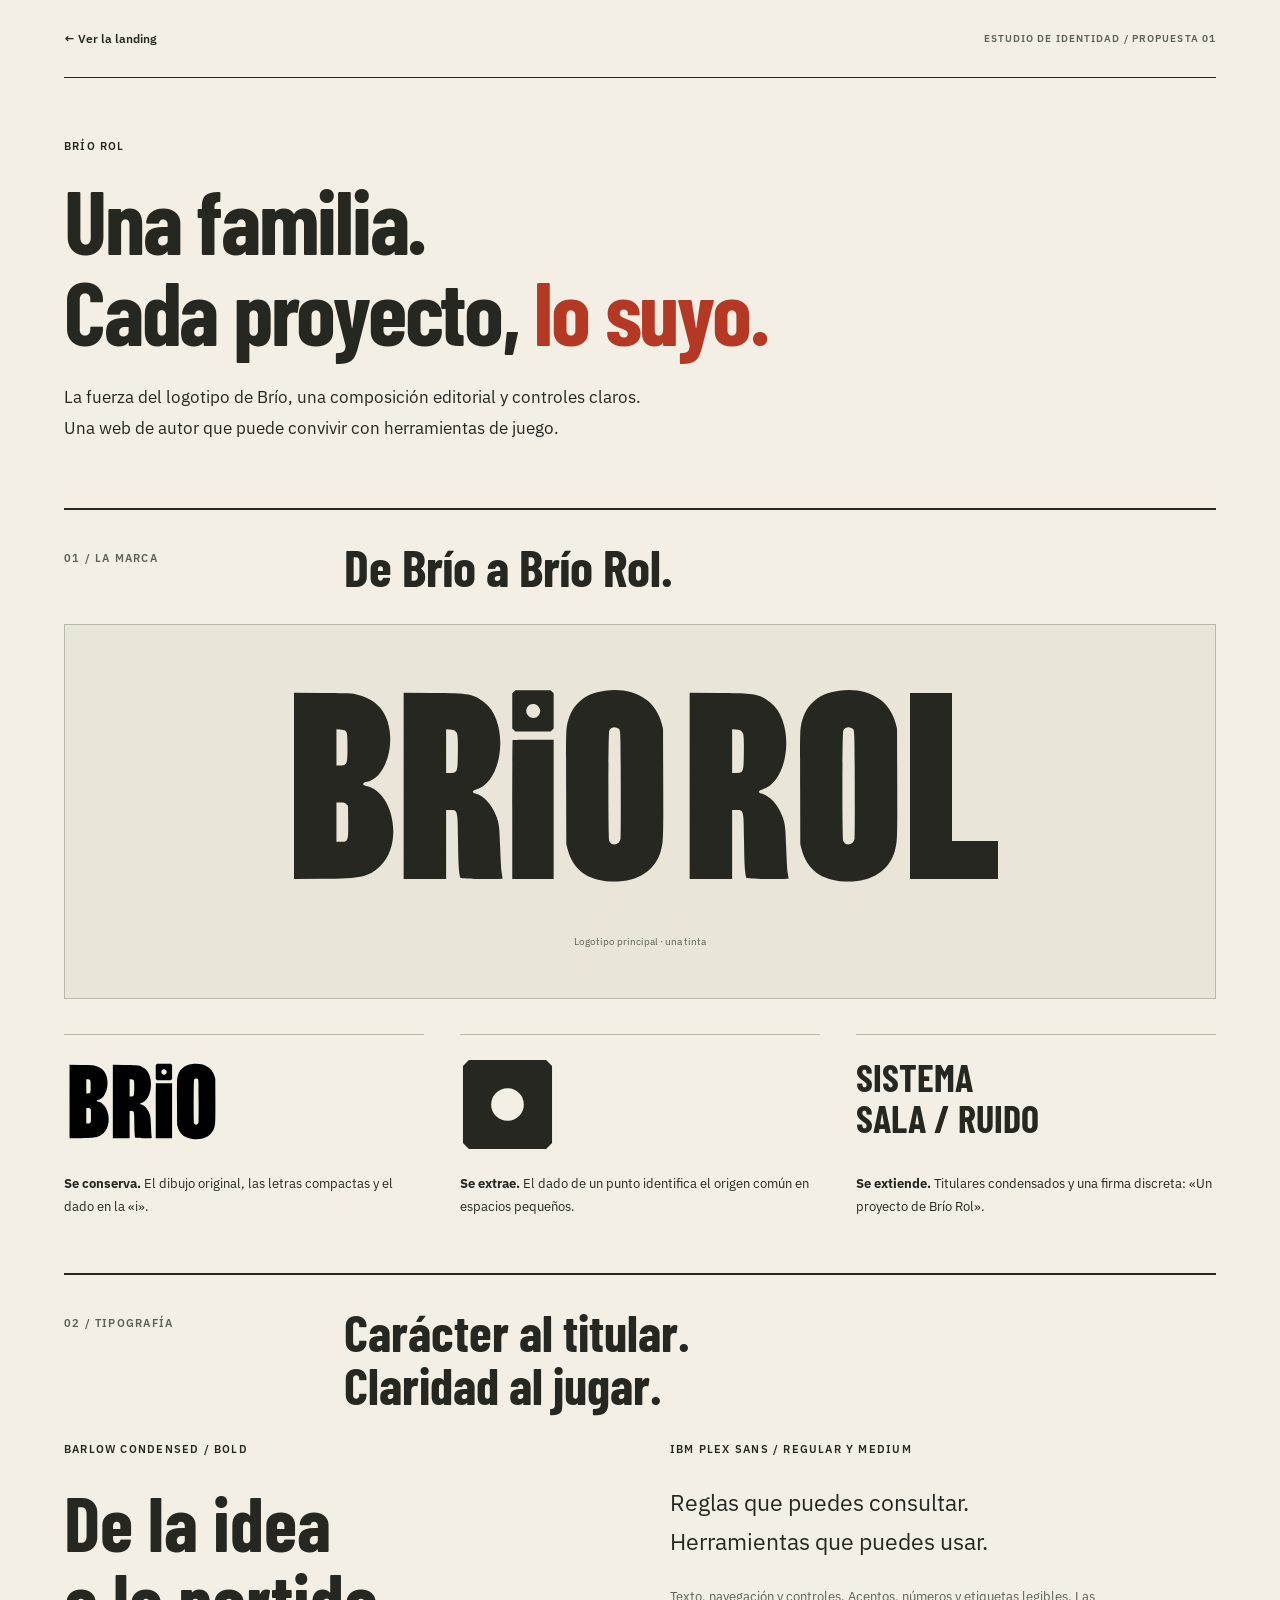
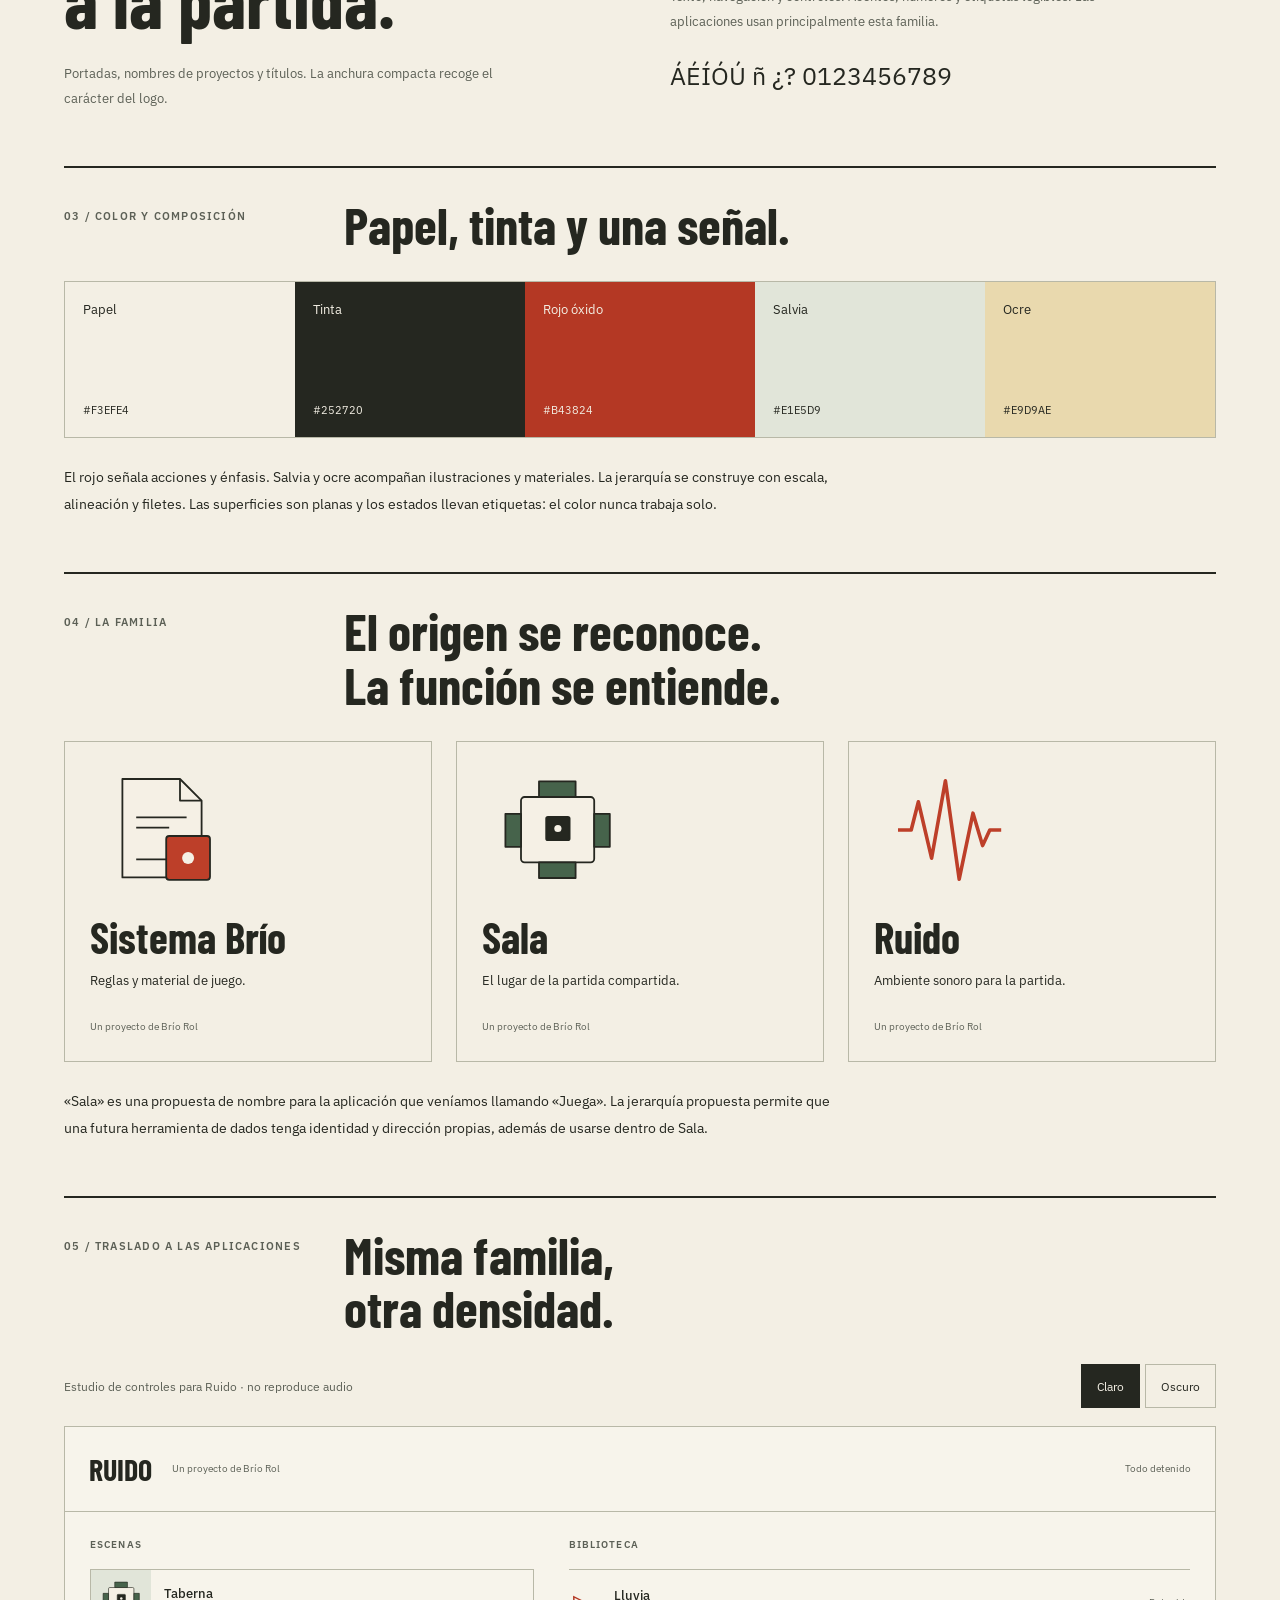
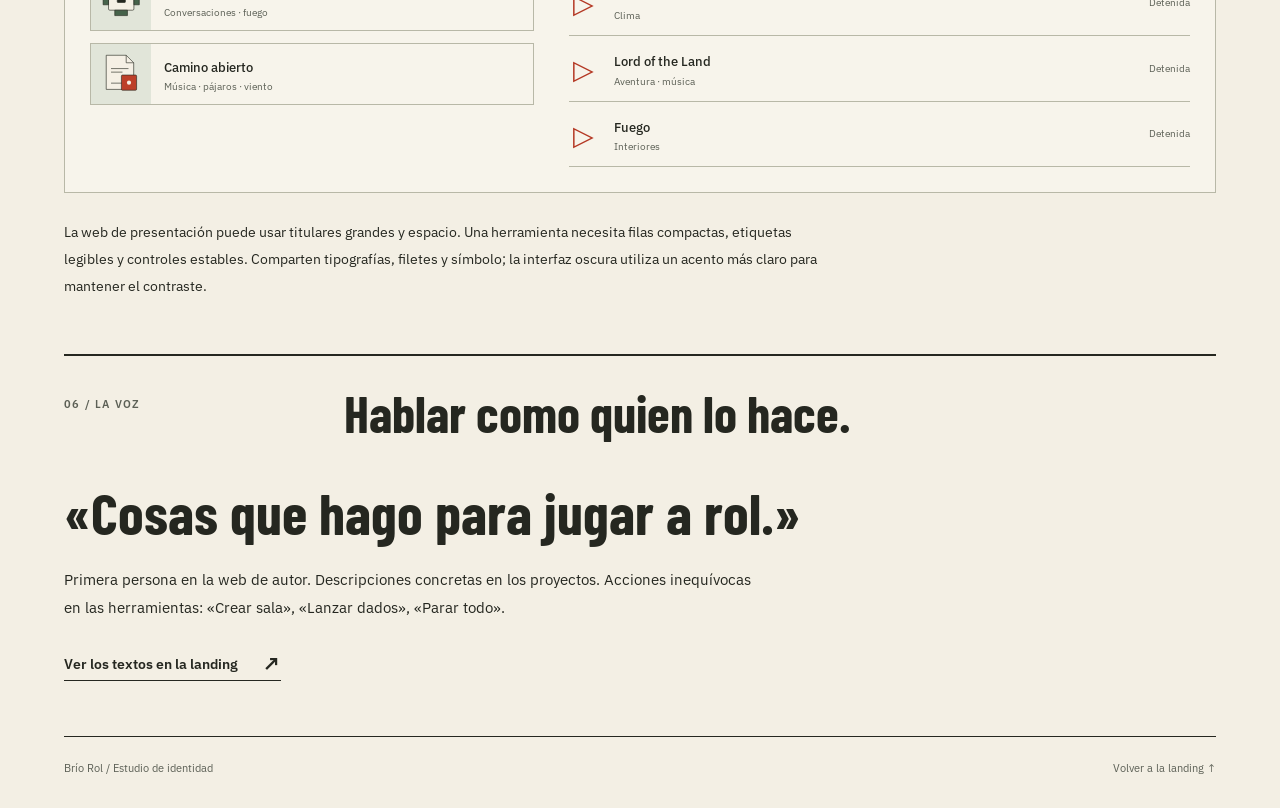
==== design/index.html @ 74a9e1d4 "Propose Brío Rol identity, landing copy and project family" ====
<!doctype html>
<html lang="es">
<head><meta charset="utf-8"><meta name="viewport" content="width=device-width, initial-scale=1"><meta name="robots" content="noindex,nofollow"><title>Brío Rol — Estudio de identidad</title><link rel="icon" href="../assets/mark.svg"><link rel="stylesheet" href="../assets/styles.css"><link rel="stylesheet" href="study.css"><script src="study.js" defer></script></head>
<body>
<a class="skip-link" href="#estudio">Saltar al estudio</a>
<div class="site-shell">
 <header class="study-header"><a href="../" class="text-link">← Ver la landing</a><p class="eyebrow">Estudio de identidad / Propuesta 01</p></header>
 <main id="estudio">
  <section class="study-intro"><p class="eyebrow">Brío Rol</p><h1>Una familia.<br>Cada proyecto, <span>lo suyo.</span></h1><p>La fuerza del logotipo de Brío, una composición editorial y controles claros. Una web de autor que puede convivir con herramientas de juego.</p></section>
  <section class="study-section" aria-labelledby="logo-title"><div class="study-heading"><span class="eyebrow">01 / La marca</span><h2 id="logo-title">De Brío a Brío Rol.</h2></div>
   <div class="logo-specimen"><img src="../assets/briorol.svg" alt="Propuesta de logotipo Brío Rol" width="720" height="241"><p>Logotipo principal · una tinta</p></div>
   <div class="logo-notes"><div><img src="../assets/brio-original.svg" alt="Logotipo original de Brío" width="180" height="108"><p><strong>Se conserva.</strong> El dibujo original, las letras compactas y el dado en la «i».</p></div><div><img src="../assets/mark.svg" alt="Símbolo de un dado con un punto" width="64" height="64"><p><strong>Se extrae.</strong> El dado de un punto identifica el origen común en espacios pequeños.</p></div><div><p class="sample-word">SISTEMA<br>SALA / RUIDO</p><p><strong>Se extiende.</strong> Titulares condensados y una firma discreta: «Un proyecto de Brío Rol».</p></div></div>
  </section>
  <section class="study-section" aria-labelledby="type-title"><div class="study-heading"><span class="eyebrow">02 / Tipografía</span><h2 id="type-title">Carácter al titular.<br>Claridad al jugar.</h2></div><div class="type-specimens"><div><p class="eyebrow">Barlow Condensed / Bold</p><p class="display-sample">De la idea<br>a la partida.</p><p class="spec-note">Portadas, nombres de proyectos y títulos. La anchura compacta recoge el carácter del logo.</p></div><div><p class="eyebrow">IBM Plex Sans / Regular y Medium</p><p class="body-sample">Reglas que puedes consultar.<br>Herramientas que puedes usar.</p><p class="spec-note">Texto, navegación y controles. Acentos, números y etiquetas legibles. Las aplicaciones usan principalmente esta familia.</p><p class="glyphs">ÁÉÍÓÚ ñ ¿? 0123456789</p></div></div></section>
  <section class="study-section" aria-labelledby="color-title"><div class="study-heading"><span class="eyebrow">03 / Color y composición</span><h2 id="color-title">Papel, tinta y una señal.</h2></div><div class="swatches"><div style="--swatch:#f3efe4"><span>Papel</span><code>#F3EFE4</code></div><div class="swatch-dark" style="--swatch:#252720"><span>Tinta</span><code>#252720</code></div><div class="swatch-dark" style="--swatch:#b43824"><span>Rojo óxido</span><code>#B43824</code></div><div style="--swatch:#e1e5d9"><span>Salvia</span><code>#E1E5D9</code></div><div style="--swatch:#e9d9ae"><span>Ocre</span><code>#E9D9AE</code></div></div><p class="study-prose">El rojo señala acciones y énfasis. Salvia y ocre acompañan ilustraciones y materiales. La jerarquía se construye con escala, alineación y filetes. Las superficies son planas y los estados llevan etiquetas: el color nunca trabaja solo.</p></section>
  <section class="study-section" aria-labelledby="family-title"><div class="study-heading"><span class="eyebrow">04 / La familia</span><h2 id="family-title">El origen se reconoce.<br>La función se entiende.</h2></div><div class="family-grid"><article><img src="../assets/sistema.svg" alt="" width="170" height="170"><h3>Sistema Brío</h3><p>Reglas y material de juego.</p><small>Un proyecto de Brío Rol</small></article><article><img src="../assets/sala.svg" alt="" width="170" height="170"><h3>Sala</h3><p>El lugar de la partida compartida.</p><small>Un proyecto de Brío Rol</small></article><article><img src="../assets/ruido.svg" alt="" width="170" height="170"><h3>Ruido</h3><p>Ambiente sonoro para la partida.</p><small>Un proyecto de Brío Rol</small></article></div><p class="study-prose">«Sala» es una propuesta de nombre para la aplicación que veníamos llamando «Juega». La jerarquía propuesta permite que una futura herramienta de dados tenga identidad y dirección propias, además de usarse dentro de Sala.</p></section>
  <section class="study-section" aria-labelledby="ui-title"><div class="study-heading"><span class="eyebrow">05 / Traslado a las aplicaciones</span><h2 id="ui-title">Misma familia,<br>otra densidad.</h2></div><div class="preview-heading"><p>Estudio de controles para Ruido · no reproduce audio</p><div class="theme-picker" role="group" aria-label="Tema del estudio de controles"><button type="button" data-theme="light" aria-pressed="true">Claro</button><button type="button" data-theme="dark" aria-pressed="false">Oscuro</button></div></div><div class="tool-preview" data-preview-theme="light"><div class="tool-header"><strong>RUIDO</strong><span>Un proyecto de Brío Rol</span><span class="tool-state">Todo detenido</span></div><div class="tool-body"><aside><p class="eyebrow">Escenas</p><div class="sample-scene"><img src="../assets/sala.svg" alt="" width="60" height="60"><div><strong>Taberna</strong><small>Conversaciones · fuego</small></div></div><div class="sample-scene"><img src="../assets/sistema.svg" alt="" width="60" height="60"><div><strong>Camino abierto</strong><small>Música · pájaros · viento</small></div></div></aside><div class="sample-library"><p class="eyebrow">Biblioteca</p><div class="sample-track"><span class="sample-play" aria-hidden="true">▷</span><div><strong>Lluvia</strong><small>Clima</small></div><span>Detenida</span></div><div class="sample-track"><span class="sample-play" aria-hidden="true">▷</span><div><strong>Lord of the Land</strong><small>Aventura · música</small></div><span>Detenida</span></div><div class="sample-track"><span class="sample-play" aria-hidden="true">▷</span><div><strong>Fuego</strong><small>Interiores</small></div><span>Detenida</span></div></div></div></div><p class="study-prose">La web de presentación puede usar titulares grandes y espacio. Una herramienta necesita filas compactas, etiquetas legibles y controles estables. Comparten tipografías, filetes y símbolo; la interfaz oscura utiliza un acento más claro para mantener el contraste.</p></section>
  <section class="study-section study-copy" aria-labelledby="copy-title"><div class="study-heading"><span class="eyebrow">06 / La voz</span><h2 id="copy-title">Hablar como quien lo hace.</h2></div><blockquote>«Cosas que hago para jugar a rol.»</blockquote><p>Primera persona en la web de autor. Descripciones concretas en los proyectos. Acciones inequívocas en las herramientas: «Crear sala», «Lanzar dados», «Parar todo».</p><a class="text-link" href="../">Ver los textos en la landing <span aria-hidden="true">↗</span></a></section>
 </main><footer class="site-footer"><p>Brío Rol / Estudio de identidad</p><a href="../">Volver a la landing ↑</a></footer>
</div></body></html>
---- assets/styles.css ----
@font-face{font-family:Barlow Condensed;src:url('./fonts/BarlowCondensed-Bold.ttf') format('truetype');font-weight:700;font-style:normal;font-display:swap}
@font-face{font-family:IBM Plex Sans;src:url('./fonts/IBMPlexSans-Variable.ttf') format('truetype');font-weight:100 900;font-style:normal;font-display:swap}
:root{--paper:#f3efe4;--ink:#252720;--muted:#5c6056;--accent:#b43824;--line:#b8b8a7;--green:#e1e5d9;--rose:#eedbd0;--gold:#e9d9ae;--font-text:'IBM Plex Sans',Arial,sans-serif;--font-display:'Barlow Condensed','Arial Narrow',sans-serif}
*{box-sizing:border-box}html{scroll-behavior:smooth;scroll-padding-top:24px}body{margin:0;background:var(--paper);color:var(--ink);font-family:var(--font-text);font-size:16px;line-height:1.6;-webkit-font-smoothing:antialiased}a{color:inherit;text-decoration-thickness:1px;text-underline-offset:5px}a:hover{color:var(--accent)}a:focus-visible,button:focus-visible{outline:3px solid var(--accent);outline-offset:5px}img{max-width:100%;height:auto;display:block}button{font:inherit}h1,h2,h3,p,figure,ul{margin:0}h1,h2,h3{font-family:var(--font-display);font-weight:700;line-height:1.02}section[id]{scroll-margin-top:20px}.site-shell{max-width:1440px;margin:auto;padding:0 64px}.site-header{display:flex;align-items:center;gap:24px;min-height:112px;border-bottom:1px solid var(--ink)}.brand{flex:none}.brand img{width:186px}.author-label{font-size:11px;line-height:1.5;color:var(--muted);border-left:1px solid var(--line);padding-left:24px}.site-header nav{display:flex;gap:34px;margin-left:auto}.site-header nav a{display:inline-flex;align-items:center;min-height:44px;font-size:14px;font-weight:500;text-decoration:none;padding:15px 0}.site-header nav a:hover{text-decoration:underline}.skip-link{position:fixed;top:8px;left:16px;transform:translateY(-180%);background:var(--ink);color:var(--paper);padding:12px 20px;z-index:10}.skip-link:focus{transform:translateY(0)}.intro{display:grid;grid-template-columns:1.1fr 1fr;align-items:center;gap:20px;padding:56px 0 58px;min-height:605px}.eyebrow{font-size:11px;line-height:1.5;font-weight:600;letter-spacing:.11em;text-transform:uppercase}.intro .eyebrow{display:flex;align-items:center;gap:9px;margin-bottom:22px;color:var(--muted)}.ink-dot{width:8px;height:8px;display:inline-block;background:var(--accent)}h1{font-size:clamp(64px,6.65vw,96px);letter-spacing:-.025em}h1 span{color:var(--accent)}.intro-text{max-width:440px;margin-top:25px;font-size:17px;line-height:1.7}.text-link{display:inline-flex;align-items:center;justify-content:space-between;gap:24px;font-size:14px;font-weight:600;text-decoration:none;border-bottom:1px solid currentColor;padding:5px 0}.text-link span{font-size:22px;line-height:1}.intro-link{margin-top:25px}.intro-art{align-self:center;margin:0 -10px 0 0}.intro-art img{width:100%}.intro-art figcaption{font-size:11px;color:var(--muted);text-align:right;margin-top:-8px;padding-right:20px}.projects{border-top:3px solid var(--ink)}.section-heading{display:flex;justify-content:space-between;align-items:flex-end;gap:20px;padding:29px 0 30px}.section-heading h2{font-size:48px;margin-top:10px;letter-spacing:-.015em}.section-count{font-size:11px;color:var(--muted);padding-bottom:5px;white-space:nowrap}.project-row{display:grid;grid-template-columns:210px minmax(0,1fr) 185px;column-gap:38px;align-items:center;border-top:1px solid var(--line);padding:27px 0}.project-art{height:190px;position:relative;display:flex;align-items:center;justify-content:center;overflow:hidden}.project-art img{width:176px;height:176px;align-self:center}.project-art>span{position:absolute;bottom:10px;left:13px;font-family:var(--font-display);font-size:18px;text-transform:uppercase;letter-spacing:.03em}.art-system{background:var(--gold)}.art-room{background:var(--green)}.art-sound{background:var(--rose)}.project-copy .eyebrow{color:var(--muted);font-size:10px}.project-copy h3{font-size:48px;margin-top:7px;letter-spacing:-.01em}.project-copy>p:not(.eyebrow){font-size:14px;line-height:1.75;max-width:570px;margin-top:12px}.project-details{list-style:none;padding:0;display:flex;flex-wrap:wrap;gap:4px 14px;margin-top:15px;font-size:10px;color:var(--muted)}.project-details li+li:before{content:'·';margin-right:14px}.project-link{align-self:center;justify-self:end;display:flex;gap:16px;align-items:center;min-height:44px;font-size:13px;font-weight:600;white-space:nowrap;text-decoration:none;border-bottom:1px solid var(--ink)}.project-link>span{font-size:23px;line-height:1}.modules{display:grid;grid-template-columns:1fr 1fr;gap:50px;margin-top:28px;padding:45px 0 50px;border-top:3px solid var(--ink);border-bottom:1px solid var(--ink)}.modules h2{font-size:64px;letter-spacing:-.015em;margin-top:15px}.modules-copy{align-self:center;max-width:470px;line-height:1.8;font-size:16px}.quiet-note{font-size:12px;color:var(--muted);border-left:2px solid var(--line);padding-left:16px;margin-top:22px}.about{display:grid;grid-template-columns:1fr 1fr;gap:50px;padding:52px 0 70px}.about h2{font-size:48px;margin-top:14px}.about-copy{max-width:490px;font-size:15px;line-height:1.8}.about-copy p+p{margin-top:16px}.about-copy .text-link{margin-top:18px;font-size:13px}.site-footer{display:flex;align-items:center;gap:24px;padding:23px 0 30px;border-top:1px solid var(--ink);font-size:11px;color:var(--muted)}.footer-brand{display:flex;align-items:center;gap:10px;font-weight:600;text-decoration:none;color:var(--ink)}.site-footer>a:last-child{margin-left:auto;text-decoration:none}.site-footer>a:last-child:hover{text-decoration:underline}
@media(min-width:1440px){h1{font-size:96px}}
@media(max-width:1100px){.site-shell{padding:0 38px}.intro{gap:0;min-height:550px;padding:40px 0}.intro-text{font-size:15px;max-width:360px}h1{font-size:clamp(60px,7.5vw,82px)}.project-row{grid-template-columns:170px minmax(0,1fr) 155px;gap:26px}.project-art{height:175px}.project-link{font-size:11px;gap:9px}.project-copy h3{font-size:42px}.project-copy>p:not(.eyebrow){font-size:13px}.project-details{font-size:9px;gap:3px 8px}.project-details li+li:before{margin-right:8px}.intro-art figcaption{font-size:10px}.site-header nav{gap:24px}.author-label{display:none}}
@media(max-width:760px){.site-shell{padding:0 22px}.site-header{min-height:89px;gap:12px;flex-wrap:wrap;padding:12px 0}.brand img{width:143px}.site-header nav{gap:18px}.site-header nav a{font-size:11px;padding:12px 0}.intro{grid-template-columns:1fr;min-height:0;padding:37px 0 34px}.intro .eyebrow{margin-bottom:16px}h1{font-size:clamp(59px,10.8vw,80px)}.intro-text{font-size:15px;max-width:480px;margin-top:20px}.intro-link{margin-top:18px}.intro-art{margin:22px auto 0;max-width:410px;width:100%}.intro-art figcaption{text-align:center;padding:0;margin-top:-10px;font-size:10px}.section-heading{padding:22px 0}.section-heading h2{font-size:37px;max-width:270px}.section-count{font-size:10px}.eyebrow{font-size:10px}.project-row{grid-template-columns:100px minmax(0,1fr);gap:12px 20px;padding:23px 0}.project-art{height:120px;align-self:start;grid-row:1/3}.project-art img{width:105px;height:105px}.project-art>span{font-size:13px;left:8px;bottom:5px}.project-copy h3{font-size:38px}.project-copy>p:not(.eyebrow){font-size:13px;line-height:1.7;margin-top:10px}.project-details{display:none}.project-copy .eyebrow{font-size:9px}.project-link{justify-self:start;grid-column:2;font-size:12px;gap:20px;min-height:44px}.modules{grid-template-columns:1fr;gap:22px;margin-top:16px;padding:30px 0 34px}.modules h2{font-size:55px}.modules-copy{font-size:14px;max-width:100%}.quiet-note{font-size:11px;margin-top:18px}.about{grid-template-columns:1fr;gap:22px;padding:33px 0 39px}.about h2{font-size:40px}.about-copy{font-size:14px;max-width:100%}.about-copy .text-link{font-size:12px}.site-footer{flex-wrap:wrap;gap:12px 18px;padding-bottom:24px}.site-footer p{font-size:10px}.site-footer>a:last-child{margin-left:0;width:100%;padding:4px 0;font-size:10px}.footer-brand img{width:23px;height:23px}.text-link{min-height:44px}.site-header a:focus-visible{outline-offset:2px}}
@media(max-width:370px){.site-shell{padding:0 16px}.brand img{width:120px}.site-header nav{gap:12px}.site-header nav a{font-size:10px}.project-row{grid-template-columns:84px minmax(0,1fr);gap:12px}.project-art{height:107px}.project-copy h3{font-size:34px}h1{font-size:55px}.section-heading h2{font-size:34px}.section-count{font-size:9px}}
@media(prefers-reduced-motion:reduce){html{scroll-behavior:auto}}
@media print{body{background:white}.site-shell{padding:0}.intro{min-height:0;padding:24px 0}.intro-art{max-width:330px}h1{font-size:64px}.site-header nav,.intro-link{display:none}.project-row{break-inside:avoid}.project-link{font-size:11px}.site-footer{break-inside:avoid}}
---- design/study.css ----
.study-header{display:flex;justify-content:space-between;align-items:center;gap:24px;padding:24px 0;border-bottom:1px solid var(--ink)}.study-header .text-link{border:0;font-size:12px}.study-header .eyebrow{font-size:10px;color:var(--muted)}.study-intro{padding:60px 0 65px}.study-intro h1{font-size:90px;margin-top:19px}.study-intro>p:last-child{max-width:590px;font-size:17px;margin-top:25px;line-height:1.8}.study-section{border-top:2px solid var(--ink);padding:30px 0 55px}.study-heading{display:grid;grid-template-columns:250px 1fr;gap:30px;align-items:start;margin-bottom:30px}.study-heading .eyebrow{padding-top:10px;color:var(--muted)}.study-heading h2{font-size:52px}.logo-specimen{border:1px solid var(--line);padding:48px;background:#e9e5d9}.logo-specimen>img{width:min(100%,720px);margin:0 auto}.logo-specimen>p{font-size:10px;text-align:center;color:var(--muted);margin-top:20px}.logo-notes{display:grid;grid-template-columns:repeat(3,1fr);gap:36px;margin-top:35px}.logo-notes>div{border-top:1px solid var(--line);padding-top:22px}.logo-notes>div>img{height:95px;object-fit:contain;object-position:left center;width:auto}.logo-notes>div>p:last-child{font-size:13px;line-height:1.8;margin-top:20px}.sample-word{font-family:var(--font-display);font-size:38px;line-height:1.08;height:95px}.type-specimens{display:grid;grid-template-columns:1fr 1fr;gap:60px}.display-sample{font-family:var(--font-display);font-size:76px;line-height:1.02;margin-top:25px}.body-sample{font-size:23px;line-height:1.7;margin-top:25px}.spec-note{font-size:13px;line-height:1.9;margin-top:24px;max-width:470px;color:var(--muted)}.glyphs{font-size:25px;margin-top:22px}.swatches{display:grid;grid-template-columns:repeat(5,1fr);border:1px solid var(--line)}.swatches>div{min-height:155px;display:flex;flex-direction:column;justify-content:space-between;padding:18px;background:var(--swatch);font-size:13px}.swatches code{font-size:11px;font-family:var(--font-text)}.swatch-dark{color:var(--paper)}.study-prose{font-size:14px;line-height:1.9;max-width:780px;margin-top:26px}.family-grid{display:grid;grid-template-columns:repeat(3,1fr);gap:24px}.family-grid article{padding:16px 25px 26px;border:1px solid var(--line)}.family-grid img{margin-bottom:8px;width:150px;height:150px}.family-grid h3{font-size:43px}.family-grid p{font-size:13px;margin-top:12px}.family-grid small{font-size:10px;color:var(--muted);display:block;margin-top:27px}.preview-heading{display:flex;align-items:center;justify-content:space-between;gap:18px;margin-bottom:18px}.preview-heading>p{font-size:12px;color:var(--muted)}.theme-picker{display:flex;gap:5px}.theme-picker button{cursor:pointer;border:1px solid var(--line);background:transparent;color:var(--ink);font-size:12px;padding:10px 15px;min-height:44px}.theme-picker button[aria-pressed=true]{border-color:var(--ink);background:var(--ink);color:var(--paper)}.tool-preview{--tool-bg:#f7f4eb;--tool-fg:#252720;--tool-muted:#5c6056;--tool-accent:#b43824;--tool-line:#b8b8a7;background:var(--tool-bg);color:var(--tool-fg);border:1px solid var(--tool-line)}.tool-preview[data-preview-theme=dark]{--tool-bg:#242722;--tool-fg:#f3efe4;--tool-muted:#b7bcae;--tool-accent:#f1987c;--tool-line:#59614f}.tool-header{display:flex;align-items:center;gap:20px;padding:18px 24px;border-bottom:1px solid var(--tool-line)}.tool-header strong{font-family:var(--font-display);font-size:30px}.tool-header>span{font-size:10px;color:var(--tool-muted)}.tool-header>.tool-state{margin-left:auto}.tool-body{display:grid;grid-template-columns:1fr 1.4fr;gap:35px;padding:25px}.tool-body .eyebrow{font-size:10px;color:var(--tool-muted);margin-bottom:17px}.sample-scene{display:flex;align-items:center;gap:13px;border:1px solid var(--tool-line);margin-top:12px}.sample-scene img{background:#e1e5d9;padding:4px;flex:none}.sample-scene strong,.sample-track strong{font-size:13px;font-weight:500}.sample-scene small,.sample-track small{font-size:10px;color:var(--tool-muted);display:block}.sample-track{display:flex;align-items:center;gap:15px;min-height:66px;border-top:1px solid var(--tool-line)}.sample-track:last-child{border-bottom:1px solid var(--tool-line)}.sample-track>span:last-child{margin-left:auto;font-size:10px;color:var(--tool-muted)}.sample-play{font-size:27px;color:var(--tool-accent);width:30px;text-align:center}.study-copy blockquote{font-family:var(--font-display);font-size:58px;line-height:1.15;max-width:900px;margin:40px 0 20px}.study-copy>p{font-size:15px;max-width:700px;line-height:1.9}.study-copy .text-link{margin-top:25px}
@media(max-width:760px){.study-header{gap:15px}.study-header .eyebrow{font-size:8px;text-align:right;max-width:145px}.study-header .text-link{font-size:11px}.study-intro{padding:38px 0 42px}.study-intro h1{font-size:58px}.study-intro>p:last-child{font-size:15px}.study-heading{grid-template-columns:1fr;gap:14px;margin-bottom:23px}.study-heading h2{font-size:42px}.study-heading .eyebrow{padding-top:0}.study-section{padding:25px 0 36px}.logo-specimen{padding:24px 16px}.logo-notes{grid-template-columns:1fr;gap:24px}.logo-notes>div{display:grid;grid-template-columns:110px minmax(0,1fr);gap:18px;align-items:center}.logo-notes>div>img{max-width:110px;height:70px}.logo-notes>div>p:last-child{margin-top:0;font-size:12px}.sample-word{font-size:26px;height:auto}.type-specimens{grid-template-columns:1fr;gap:36px}.display-sample{font-size:64px}.body-sample{font-size:20px}.swatches{grid-template-columns:repeat(2,1fr)}.swatches>div{min-height:120px}.swatches>div:last-child{grid-column:1/-1;min-height:95px}.family-grid{grid-template-columns:1fr;gap:16px}.family-grid article{display:grid;grid-template-columns:95px 1fr;column-gap:20px;padding:18px}.family-grid img{grid-row:1/4;width:95px;height:95px;margin:0;align-self:center}.family-grid h3{font-size:37px}.family-grid p{font-size:11px;margin-top:7px}.family-grid small{margin-top:16px;font-size:9px}.preview-heading{align-items:flex-start}.preview-heading>p{font-size:10px;max-width:160px}.theme-picker button{padding:9px 10px;font-size:11px}.tool-header{padding:12px 15px;gap:12px;flex-wrap:wrap}.tool-header strong{font-size:26px}.tool-header>span{font-size:8px}.tool-header>.tool-state{width:100%;margin:0}.tool-body{grid-template-columns:1fr;padding:17px;gap:26px}.sample-track strong{font-size:12px}.sample-scene small{font-size:9px}.study-copy blockquote{font-size:44px;margin-top:25px}.study-copy>p{font-size:14px}}
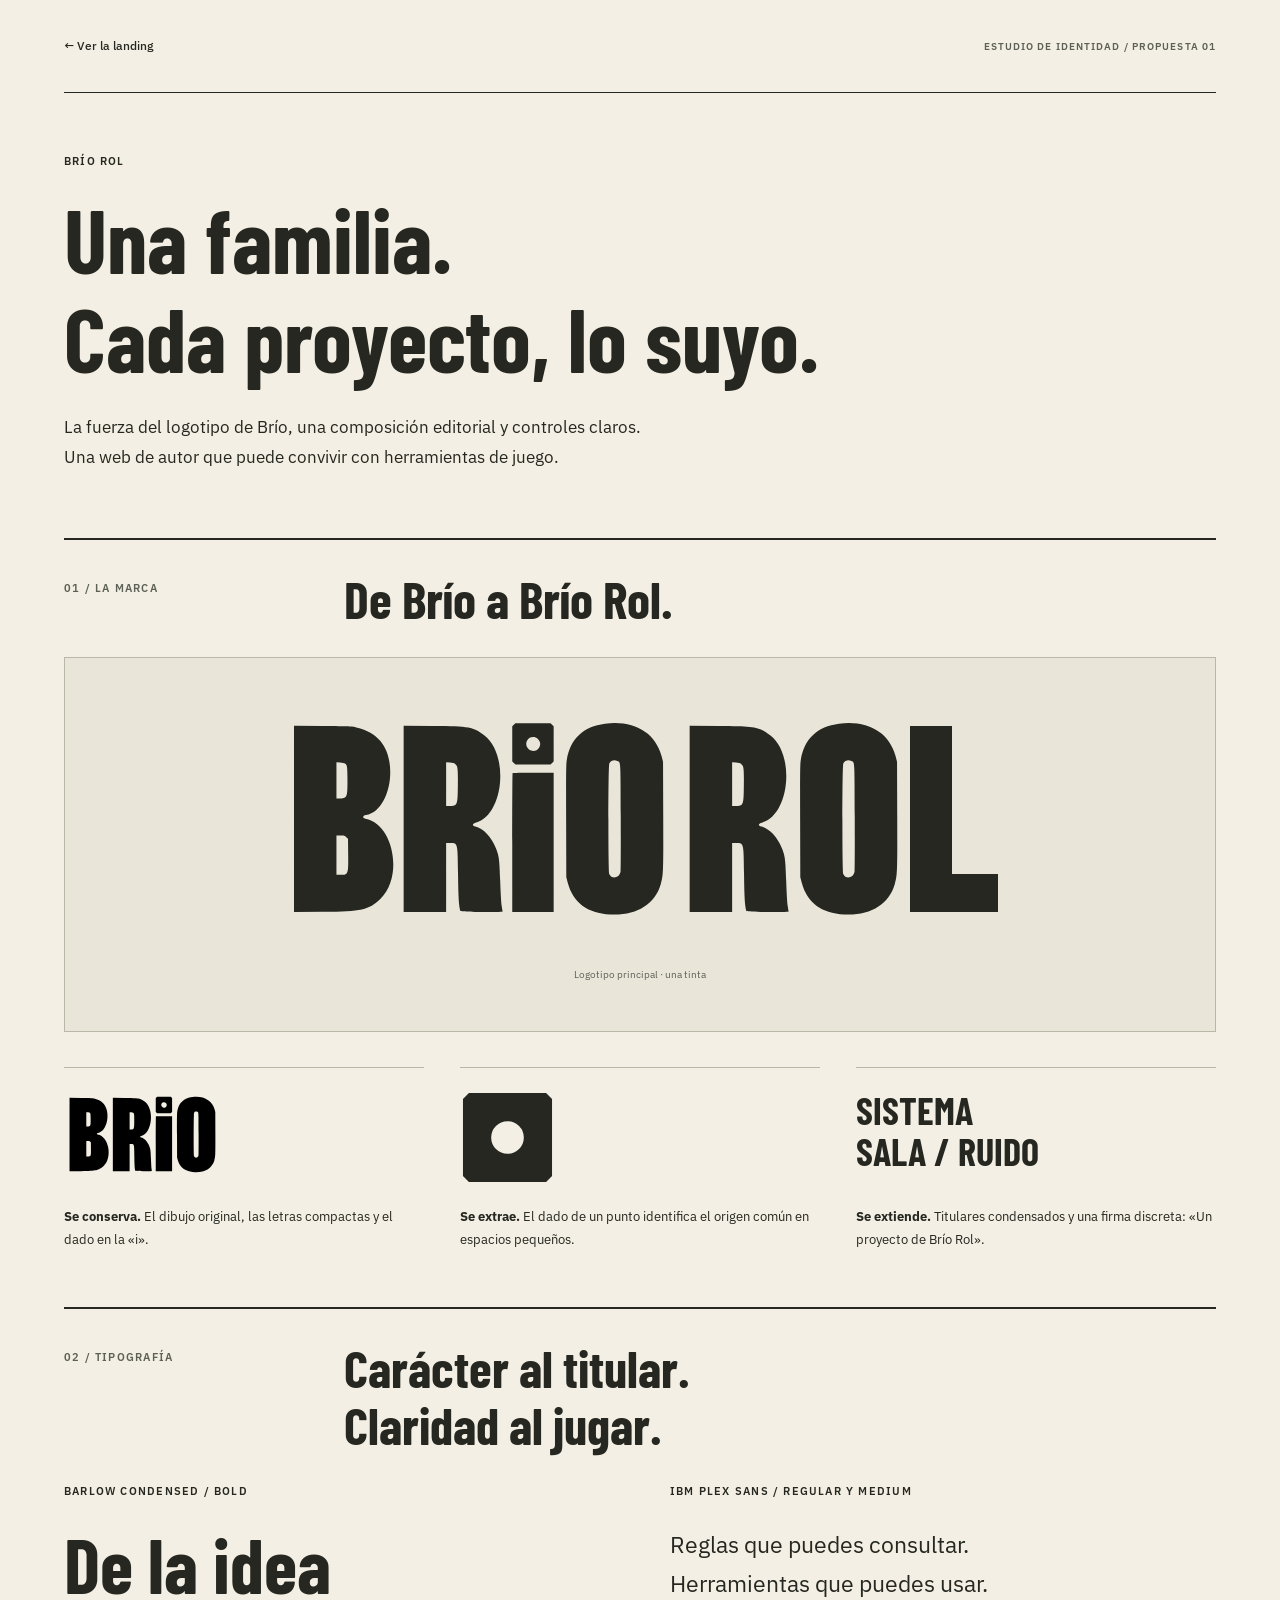
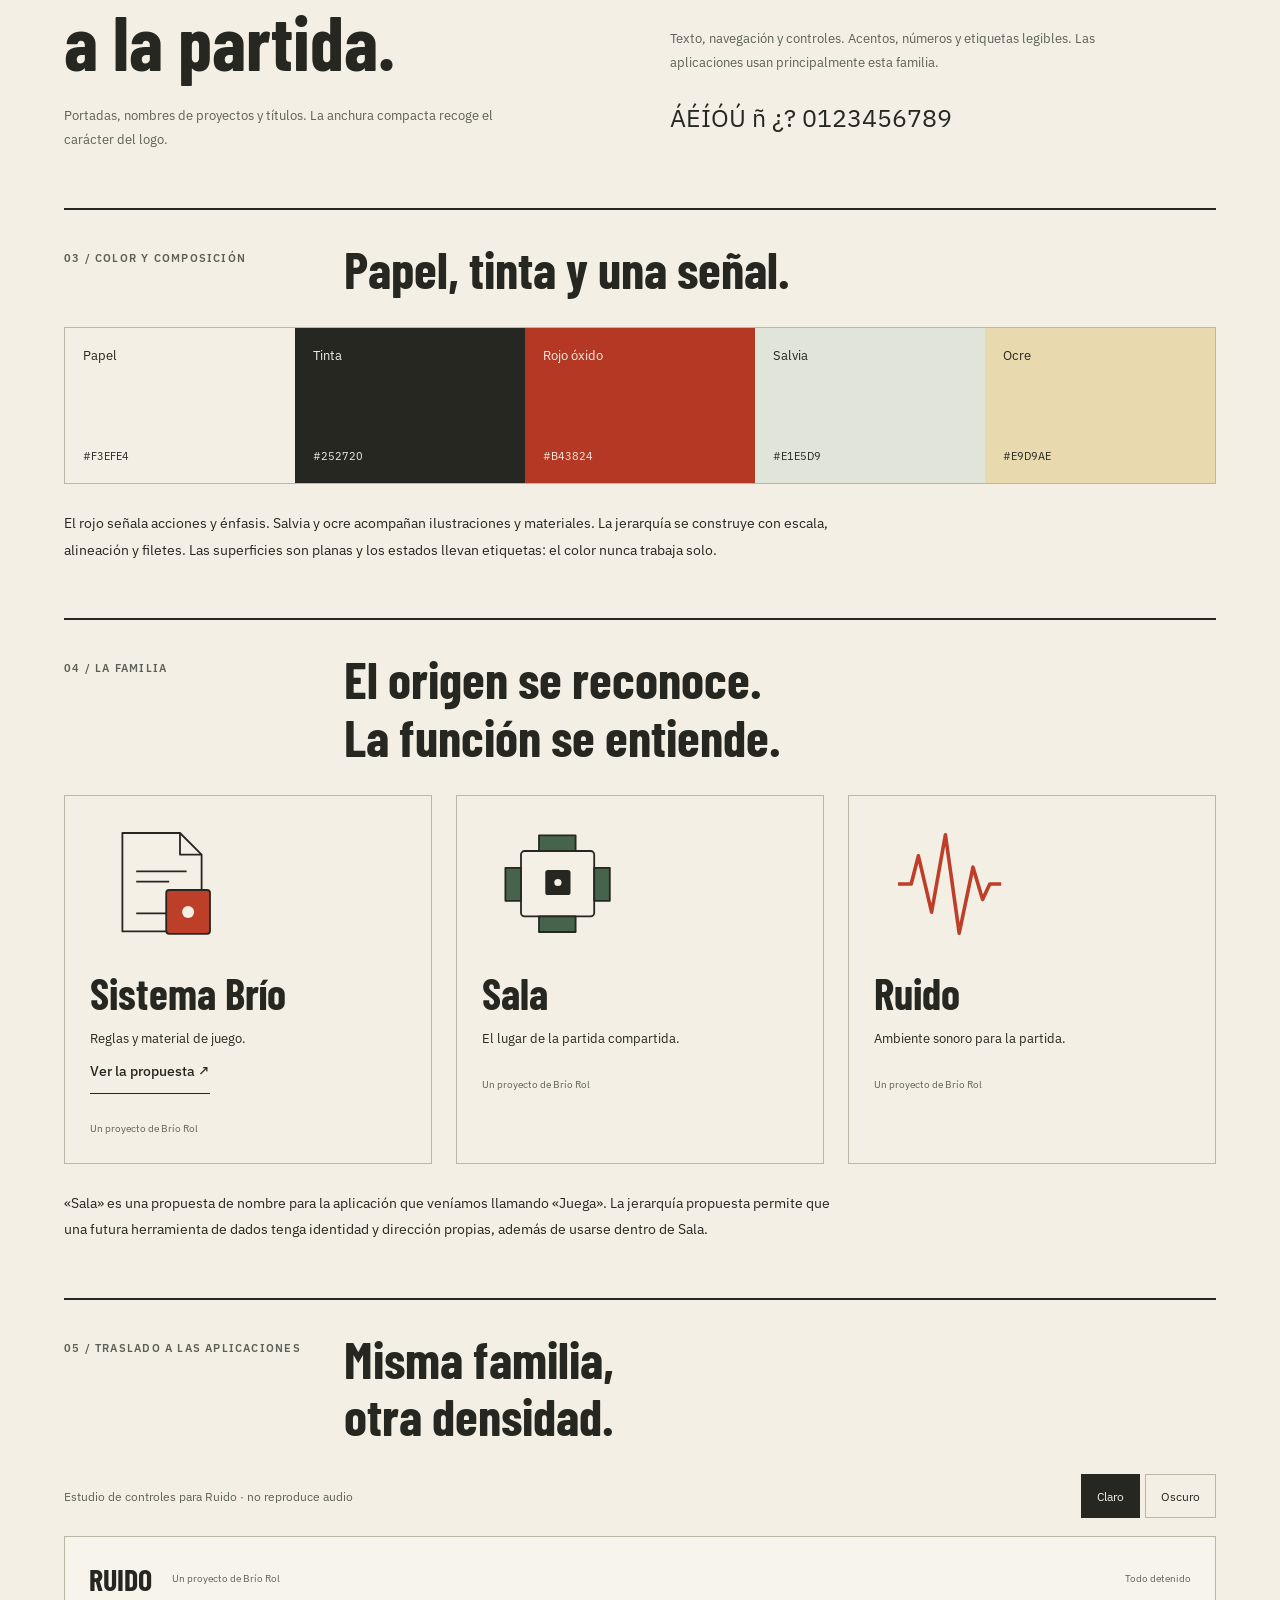
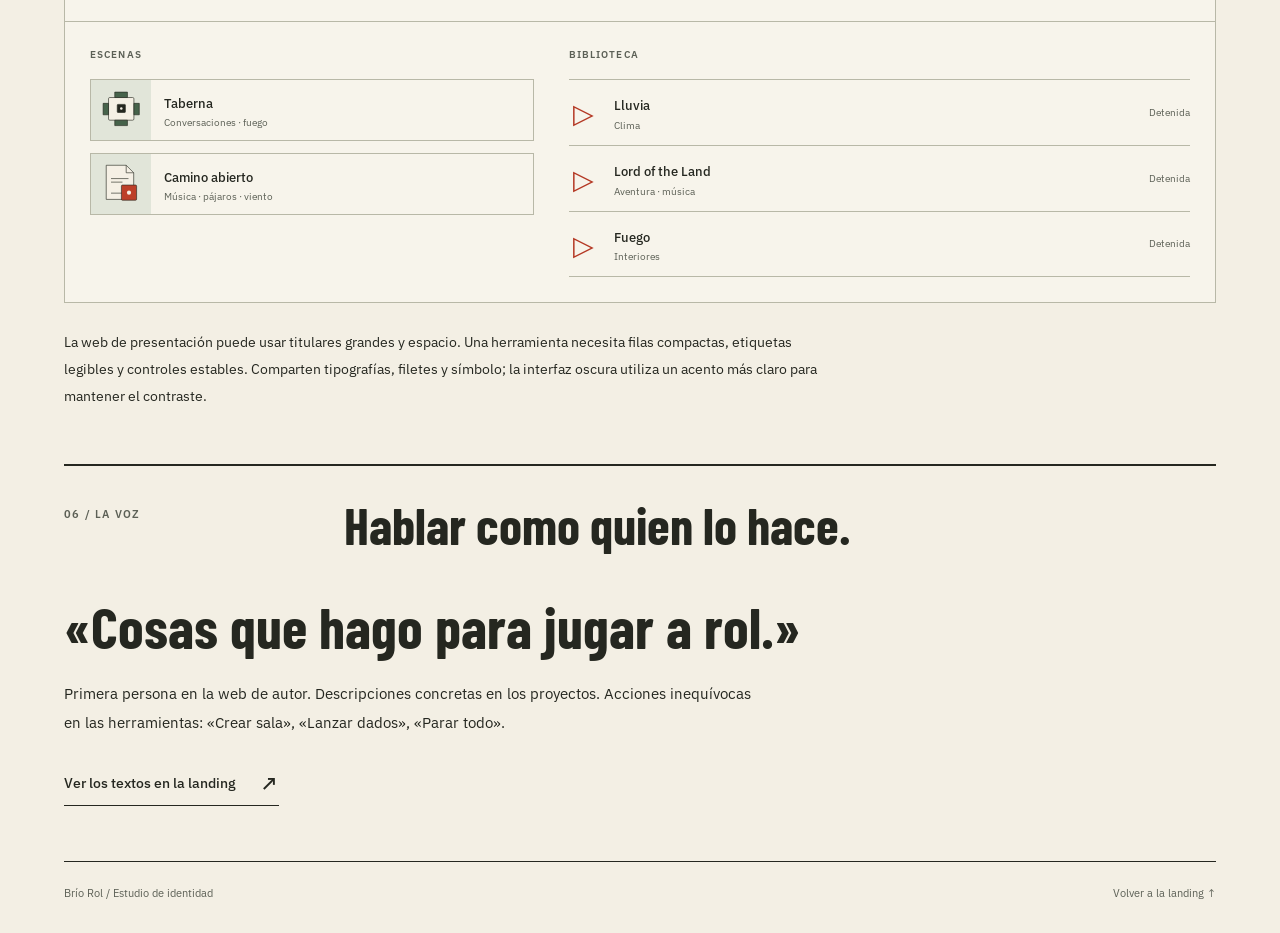
==== commit 76bad71b: "Simplify project landing and show Sistema rules design" ====
--- a/design/index.html
+++ b/design/index.html
@@ -13,7 +13,7 @@
   </section>
   <section class="study-section" aria-labelledby="type-title"><div class="study-heading"><span class="eyebrow">02 / Tipografía</span><h2 id="type-title">Carácter al titular.<br>Claridad al jugar.</h2></div><div class="type-specimens"><div><p class="eyebrow">Barlow Condensed / Bold</p><p class="display-sample">De la idea<br>a la partida.</p><p class="spec-note">Portadas, nombres de proyectos y títulos. La anchura compacta recoge el carácter del logo.</p></div><div><p class="eyebrow">IBM Plex Sans / Regular y Medium</p><p class="body-sample">Reglas que puedes consultar.<br>Herramientas que puedes usar.</p><p class="spec-note">Texto, navegación y controles. Acentos, números y etiquetas legibles. Las aplicaciones usan principalmente esta familia.</p><p class="glyphs">ÁÉÍÓÚ ñ ¿? 0123456789</p></div></div></section>
   <section class="study-section" aria-labelledby="color-title"><div class="study-heading"><span class="eyebrow">03 / Color y composición</span><h2 id="color-title">Papel, tinta y una señal.</h2></div><div class="swatches"><div style="--swatch:#f3efe4"><span>Papel</span><code>#F3EFE4</code></div><div class="swatch-dark" style="--swatch:#252720"><span>Tinta</span><code>#252720</code></div><div class="swatch-dark" style="--swatch:#b43824"><span>Rojo óxido</span><code>#B43824</code></div><div style="--swatch:#e1e5d9"><span>Salvia</span><code>#E1E5D9</code></div><div style="--swatch:#e9d9ae"><span>Ocre</span><code>#E9D9AE</code></div></div><p class="study-prose">El rojo señala acciones y énfasis. Salvia y ocre acompañan ilustraciones y materiales. La jerarquía se construye con escala, alineación y filetes. Las superficies son planas y los estados llevan etiquetas: el color nunca trabaja solo.</p></section>
-  <section class="study-section" aria-labelledby="family-title"><div class="study-heading"><span class="eyebrow">04 / La familia</span><h2 id="family-title">El origen se reconoce.<br>La función se entiende.</h2></div><div class="family-grid"><article><img src="../assets/sistema.svg" alt="" width="170" height="170"><h3>Sistema Brío</h3><p>Reglas y material de juego.</p><small>Un proyecto de Brío Rol</small></article><article><img src="../assets/sala.svg" alt="" width="170" height="170"><h3>Sala</h3><p>El lugar de la partida compartida.</p><small>Un proyecto de Brío Rol</small></article><article><img src="../assets/ruido.svg" alt="" width="170" height="170"><h3>Ruido</h3><p>Ambiente sonoro para la partida.</p><small>Un proyecto de Brío Rol</small></article></div><p class="study-prose">«Sala» es una propuesta de nombre para la aplicación que veníamos llamando «Juega». La jerarquía propuesta permite que una futura herramienta de dados tenga identidad y dirección propias, además de usarse dentro de Sala.</p></section>
+  <section class="study-section" aria-labelledby="family-title"><div class="study-heading"><span class="eyebrow">04 / La familia</span><h2 id="family-title">El origen se reconoce.<br>La función se entiende.</h2></div><div class="family-grid"><article><img src="../assets/sistema.svg" alt="" width="170" height="170"><h3>Sistema Brío</h3><p>Reglas y material de juego.</p><a href="sistema/" class="text-link">Ver la propuesta ↗</a><small>Un proyecto de Brío Rol</small></article><article><img src="../assets/sala.svg" alt="" width="170" height="170"><h3>Sala</h3><p>El lugar de la partida compartida.</p><small>Un proyecto de Brío Rol</small></article><article><img src="../assets/ruido.svg" alt="" width="170" height="170"><h3>Ruido</h3><p>Ambiente sonoro para la partida.</p><small>Un proyecto de Brío Rol</small></article></div><p class="study-prose">«Sala» es una propuesta de nombre para la aplicación que veníamos llamando «Juega». La jerarquía propuesta permite que una futura herramienta de dados tenga identidad y dirección propias, además de usarse dentro de Sala.</p></section>
   <section class="study-section" aria-labelledby="ui-title"><div class="study-heading"><span class="eyebrow">05 / Traslado a las aplicaciones</span><h2 id="ui-title">Misma familia,<br>otra densidad.</h2></div><div class="preview-heading"><p>Estudio de controles para Ruido · no reproduce audio</p><div class="theme-picker" role="group" aria-label="Tema del estudio de controles"><button type="button" data-theme="light" aria-pressed="true">Claro</button><button type="button" data-theme="dark" aria-pressed="false">Oscuro</button></div></div><div class="tool-preview" data-preview-theme="light"><div class="tool-header"><strong>RUIDO</strong><span>Un proyecto de Brío Rol</span><span class="tool-state">Todo detenido</span></div><div class="tool-body"><aside><p class="eyebrow">Escenas</p><div class="sample-scene"><img src="../assets/sala.svg" alt="" width="60" height="60"><div><strong>Taberna</strong><small>Conversaciones · fuego</small></div></div><div class="sample-scene"><img src="../assets/sistema.svg" alt="" width="60" height="60"><div><strong>Camino abierto</strong><small>Música · pájaros · viento</small></div></div></aside><div class="sample-library"><p class="eyebrow">Biblioteca</p><div class="sample-track"><span class="sample-play" aria-hidden="true">▷</span><div><strong>Lluvia</strong><small>Clima</small></div><span>Detenida</span></div><div class="sample-track"><span class="sample-play" aria-hidden="true">▷</span><div><strong>Lord of the Land</strong><small>Aventura · música</small></div><span>Detenida</span></div><div class="sample-track"><span class="sample-play" aria-hidden="true">▷</span><div><strong>Fuego</strong><small>Interiores</small></div><span>Detenida</span></div></div></div></div><p class="study-prose">La web de presentación puede usar titulares grandes y espacio. Una herramienta necesita filas compactas, etiquetas legibles y controles estables. Comparten tipografías, filetes y símbolo; la interfaz oscura utiliza un acento más claro para mantener el contraste.</p></section>
   <section class="study-section study-copy" aria-labelledby="copy-title"><div class="study-heading"><span class="eyebrow">06 / La voz</span><h2 id="copy-title">Hablar como quien lo hace.</h2></div><blockquote>«Cosas que hago para jugar a rol.»</blockquote><p>Primera persona en la web de autor. Descripciones concretas en los proyectos. Acciones inequívocas en las herramientas: «Crear sala», «Lanzar dados», «Parar todo».</p><a class="text-link" href="../">Ver los textos en la landing <span aria-hidden="true">↗</span></a></section>
  </main><footer class="site-footer"><p>Brío Rol / Estudio de identidad</p><a href="../">Volver a la landing ↑</a></footer>
--- a/assets/styles.css
+++ b/assets/styles.css
@@ -1,10 +1,8 @@
 @font-face{font-family:Barlow Condensed;src:url('./fonts/BarlowCondensed-Bold.ttf') format('truetype');font-weight:700;font-style:normal;font-display:swap}
 @font-face{font-family:IBM Plex Sans;src:url('./fonts/IBMPlexSans-Variable.ttf') format('truetype');font-weight:100 900;font-style:normal;font-display:swap}
 :root{--paper:#f3efe4;--ink:#252720;--muted:#5c6056;--accent:#b43824;--line:#b8b8a7;--green:#e1e5d9;--rose:#eedbd0;--gold:#e9d9ae;--font-text:'IBM Plex Sans',Arial,sans-serif;--font-display:'Barlow Condensed','Arial Narrow',sans-serif}
-*{box-sizing:border-box}html{scroll-behavior:smooth;scroll-padding-top:24px}body{margin:0;background:var(--paper);color:var(--ink);font-family:var(--font-text);font-size:16px;line-height:1.6;-webkit-font-smoothing:antialiased}a{color:inherit;text-decoration-thickness:1px;text-underline-offset:5px}a:hover{color:var(--accent)}a:focus-visible,button:focus-visible{outline:3px solid var(--accent);outline-offset:5px}img{max-width:100%;height:auto;display:block}button{font:inherit}h1,h2,h3,p,figure,ul{margin:0}h1,h2,h3{font-family:var(--font-display);font-weight:700;line-height:1.02}section[id]{scroll-margin-top:20px}.site-shell{max-width:1440px;margin:auto;padding:0 64px}.site-header{display:flex;align-items:center;gap:24px;min-height:112px;border-bottom:1px solid var(--ink)}.brand{flex:none}.brand img{width:186px}.author-label{font-size:11px;line-height:1.5;color:var(--muted);border-left:1px solid var(--line);padding-left:24px}.site-header nav{display:flex;gap:34px;margin-left:auto}.site-header nav a{display:inline-flex;align-items:center;min-height:44px;font-size:14px;font-weight:500;text-decoration:none;padding:15px 0}.site-header nav a:hover{text-decoration:underline}.skip-link{position:fixed;top:8px;left:16px;transform:translateY(-180%);background:var(--ink);color:var(--paper);padding:12px 20px;z-index:10}.skip-link:focus{transform:translateY(0)}.intro{display:grid;grid-template-columns:1.1fr 1fr;align-items:center;gap:20px;padding:56px 0 58px;min-height:605px}.eyebrow{font-size:11px;line-height:1.5;font-weight:600;letter-spacing:.11em;text-transform:uppercase}.intro .eyebrow{display:flex;align-items:center;gap:9px;margin-bottom:22px;color:var(--muted)}.ink-dot{width:8px;height:8px;display:inline-block;background:var(--accent)}h1{font-size:clamp(64px,6.65vw,96px);letter-spacing:-.025em}h1 span{color:var(--accent)}.intro-text{max-width:440px;margin-top:25px;font-size:17px;line-height:1.7}.text-link{display:inline-flex;align-items:center;justify-content:space-between;gap:24px;font-size:14px;font-weight:600;text-decoration:none;border-bottom:1px solid currentColor;padding:5px 0}.text-link span{font-size:22px;line-height:1}.intro-link{margin-top:25px}.intro-art{align-self:center;margin:0 -10px 0 0}.intro-art img{width:100%}.intro-art figcaption{font-size:11px;color:var(--muted);text-align:right;margin-top:-8px;padding-right:20px}.projects{border-top:3px solid var(--ink)}.section-heading{display:flex;justify-content:space-between;align-items:flex-end;gap:20px;padding:29px 0 30px}.section-heading h2{font-size:48px;margin-top:10px;letter-spacing:-.015em}.section-count{font-size:11px;color:var(--muted);padding-bottom:5px;white-space:nowrap}.project-row{display:grid;grid-template-columns:210px minmax(0,1fr) 185px;column-gap:38px;align-items:center;border-top:1px solid var(--line);padding:27px 0}.project-art{height:190px;position:relative;display:flex;align-items:center;justify-content:center;overflow:hidden}.project-art img{width:176px;height:176px;align-self:center}.project-art>span{position:absolute;bottom:10px;left:13px;font-family:var(--font-display);font-size:18px;text-transform:uppercase;letter-spacing:.03em}.art-system{background:var(--gold)}.art-room{background:var(--green)}.art-sound{background:var(--rose)}.project-copy .eyebrow{color:var(--muted);font-size:10px}.project-copy h3{font-size:48px;margin-top:7px;letter-spacing:-.01em}.project-copy>p:not(.eyebrow){font-size:14px;line-height:1.75;max-width:570px;margin-top:12px}.project-details{list-style:none;padding:0;display:flex;flex-wrap:wrap;gap:4px 14px;margin-top:15px;font-size:10px;color:var(--muted)}.project-details li+li:before{content:'·';margin-right:14px}.project-link{align-self:center;justify-self:end;display:flex;gap:16px;align-items:center;min-height:44px;font-size:13px;font-weight:600;white-space:nowrap;text-decoration:none;border-bottom:1px solid var(--ink)}.project-link>span{font-size:23px;line-height:1}.modules{display:grid;grid-template-columns:1fr 1fr;gap:50px;margin-top:28px;padding:45px 0 50px;border-top:3px solid var(--ink);border-bottom:1px solid var(--ink)}.modules h2{font-size:64px;letter-spacing:-.015em;margin-top:15px}.modules-copy{align-self:center;max-width:470px;line-height:1.8;font-size:16px}.quiet-note{font-size:12px;color:var(--muted);border-left:2px solid var(--line);padding-left:16px;margin-top:22px}.about{display:grid;grid-template-columns:1fr 1fr;gap:50px;padding:52px 0 70px}.about h2{font-size:48px;margin-top:14px}.about-copy{max-width:490px;font-size:15px;line-height:1.8}.about-copy p+p{margin-top:16px}.about-copy .text-link{margin-top:18px;font-size:13px}.site-footer{display:flex;align-items:center;gap:24px;padding:23px 0 30px;border-top:1px solid var(--ink);font-size:11px;color:var(--muted)}.footer-brand{display:flex;align-items:center;gap:10px;font-weight:600;text-decoration:none;color:var(--ink)}.site-footer>a:last-child{margin-left:auto;text-decoration:none}.site-footer>a:last-child:hover{text-decoration:underline}
-@media(min-width:1440px){h1{font-size:96px}}
-@media(max-width:1100px){.site-shell{padding:0 38px}.intro{gap:0;min-height:550px;padding:40px 0}.intro-text{font-size:15px;max-width:360px}h1{font-size:clamp(60px,7.5vw,82px)}.project-row{grid-template-columns:170px minmax(0,1fr) 155px;gap:26px}.project-art{height:175px}.project-link{font-size:11px;gap:9px}.project-copy h3{font-size:42px}.project-copy>p:not(.eyebrow){font-size:13px}.project-details{font-size:9px;gap:3px 8px}.project-details li+li:before{margin-right:8px}.intro-art figcaption{font-size:10px}.site-header nav{gap:24px}.author-label{display:none}}
-@media(max-width:760px){.site-shell{padding:0 22px}.site-header{min-height:89px;gap:12px;flex-wrap:wrap;padding:12px 0}.brand img{width:143px}.site-header nav{gap:18px}.site-header nav a{font-size:11px;padding:12px 0}.intro{grid-template-columns:1fr;min-height:0;padding:37px 0 34px}.intro .eyebrow{margin-bottom:16px}h1{font-size:clamp(59px,10.8vw,80px)}.intro-text{font-size:15px;max-width:480px;margin-top:20px}.intro-link{margin-top:18px}.intro-art{margin:22px auto 0;max-width:410px;width:100%}.intro-art figcaption{text-align:center;padding:0;margin-top:-10px;font-size:10px}.section-heading{padding:22px 0}.section-heading h2{font-size:37px;max-width:270px}.section-count{font-size:10px}.eyebrow{font-size:10px}.project-row{grid-template-columns:100px minmax(0,1fr);gap:12px 20px;padding:23px 0}.project-art{height:120px;align-self:start;grid-row:1/3}.project-art img{width:105px;height:105px}.project-art>span{font-size:13px;left:8px;bottom:5px}.project-copy h3{font-size:38px}.project-copy>p:not(.eyebrow){font-size:13px;line-height:1.7;margin-top:10px}.project-details{display:none}.project-copy .eyebrow{font-size:9px}.project-link{justify-self:start;grid-column:2;font-size:12px;gap:20px;min-height:44px}.modules{grid-template-columns:1fr;gap:22px;margin-top:16px;padding:30px 0 34px}.modules h2{font-size:55px}.modules-copy{font-size:14px;max-width:100%}.quiet-note{font-size:11px;margin-top:18px}.about{grid-template-columns:1fr;gap:22px;padding:33px 0 39px}.about h2{font-size:40px}.about-copy{font-size:14px;max-width:100%}.about-copy .text-link{font-size:12px}.site-footer{flex-wrap:wrap;gap:12px 18px;padding-bottom:24px}.site-footer p{font-size:10px}.site-footer>a:last-child{margin-left:0;width:100%;padding:4px 0;font-size:10px}.footer-brand img{width:23px;height:23px}.text-link{min-height:44px}.site-header a:focus-visible{outline-offset:2px}}
-@media(max-width:370px){.site-shell{padding:0 16px}.brand img{width:120px}.site-header nav{gap:12px}.site-header nav a{font-size:10px}.project-row{grid-template-columns:84px minmax(0,1fr);gap:12px}.project-art{height:107px}.project-copy h3{font-size:34px}h1{font-size:55px}.section-heading h2{font-size:34px}.section-count{font-size:9px}}
+*{box-sizing:border-box}html{scroll-behavior:smooth;scroll-padding-top:24px}body{margin:0;background:var(--paper);color:var(--ink);font-family:var(--font-text);font-size:16px;line-height:1.6;-webkit-font-smoothing:antialiased}a{color:inherit;text-decoration-thickness:1px;text-underline-offset:5px}a:hover{color:var(--accent)}a:focus-visible,button:focus-visible{outline:3px solid var(--accent);outline-offset:5px}img{max-width:100%;height:auto;display:block}button{font:inherit}h1,h2,h3,p,figure,ul{margin:0}h1,h2,h3{font-family:var(--font-display);font-weight:700;line-height:1.1}section[id]{scroll-margin-top:20px}.site-shell{max-width:1440px;margin:auto;padding:0 64px}.skip-link{position:fixed;top:8px;left:16px;transform:translateY(-180%);background:var(--ink);color:var(--paper);padding:12px 20px;z-index:10}.skip-link:focus{transform:translateY(0)}.eyebrow{font-size:11px;line-height:1.5;font-weight:600;letter-spacing:.11em;text-transform:uppercase}.text-link{display:inline-flex;align-items:center;justify-content:space-between;gap:24px;min-height:44px;font-size:14px;font-weight:500;text-decoration:none;border-bottom:1px solid currentColor;padding:5px 0}.text-link span{font-size:22px;line-height:1}.site-footer{display:flex;align-items:center;gap:24px;padding:23px 0 30px;border-top:1px solid var(--ink);font-size:11px;color:var(--muted)}.site-footer>a:last-child{margin-left:auto;text-decoration:none}.site-footer>a:last-child:hover{text-decoration:underline}
+@media(max-width:1100px){.site-shell{padding:0 38px}}
+@media(max-width:760px){.site-shell{padding:0 22px}.eyebrow{font-size:10px}.site-footer{flex-wrap:wrap;gap:12px 18px;padding-bottom:24px}.site-footer>a:last-child{margin-left:0;width:100%;padding:4px 0;font-size:10px}}
 @media(prefers-reduced-motion:reduce){html{scroll-behavior:auto}}
-@media print{body{background:white}.site-shell{padding:0}.intro{min-height:0;padding:24px 0}.intro-art{max-width:330px}h1{font-size:64px}.site-header nav,.intro-link{display:none}.project-row{break-inside:avoid}.project-link{font-size:11px}.site-footer{break-inside:avoid}}
+@media print{body{background:white}.site-shell{padding:0}.site-footer{break-inside:avoid}}
